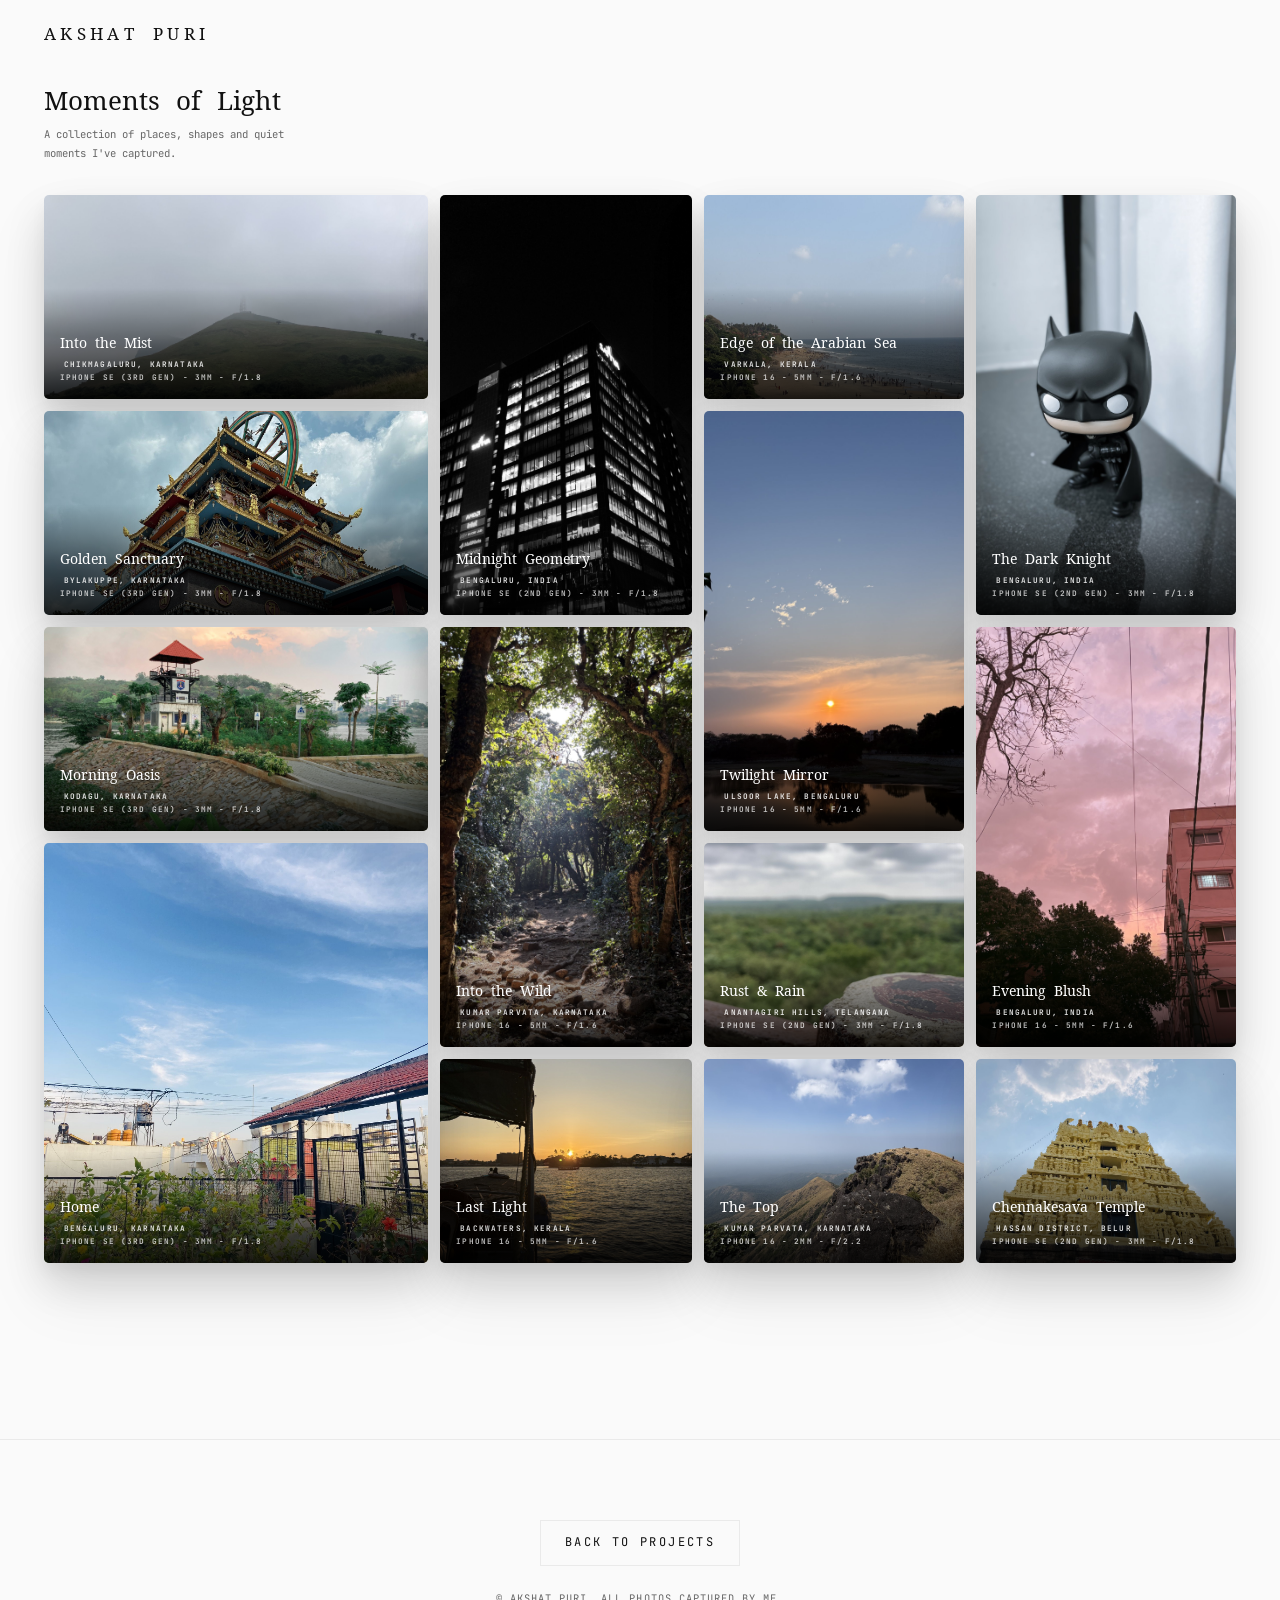
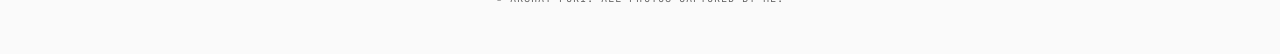
==== photos.html @ c4b6cabc "Added photos page" ====
<!DOCTYPE html>
<html lang="en" data-theme="minimalist">

<head>
    <script>
        (() => {
            document.documentElement.classList.add('js-enabled');
            const savedTheme = localStorage.getItem('theme');
            if (savedTheme) {
                document.documentElement.setAttribute('data-theme', savedTheme);
            }
        })();
    </script>
    <meta charset="UTF-8">
    <meta name="viewport" content="width=device-width, initial-scale=1.0">
    <title>Akshat Puri - Photography</title>
    <meta name="description" content="Photography portfolio of Akshat Puri.">
    <link rel="shortcut icon" href="img/favicon.ico" type="image/x-icon">
    <link rel="preconnect" href="https://fonts.googleapis.com">
    <link rel="preconnect" href="https://fonts.gstatic.com" crossorigin>
    <link
        href="https://fonts.googleapis.com/css2?family=Caveat:wght@400;500;600;700&family=Noto+Serif+Khitan+Small+Script&family=JetBrains+Mono:wght@400;500;700&display=swap"
        rel="stylesheet">
    <link rel="stylesheet" href="css/style.css">
    <link rel="stylesheet" href="css/photos.css?v=rectangle-grid">
    <script src="https://kit.fontawesome.com/212c995959.js" crossorigin="anonymous"></script>
</head>

<body>
    <div class="app-container photos-page">
        <header class="photos-header" id="navbar">
            <a class="photos-brand" href="index.html" aria-label="Back to work">
                <span>Akshat Puri</span>
            </a>
        </header>

        <main class="photos-main">
            <div class="photos-shell">
                <section class="photography-header" aria-labelledby="photos-title">
                    <h1 id="photos-title">Moments of Light</h1>
                    <p>A collection of places, shapes and quiet<br>moments I've captured.</p>
                </section>


                <section class="bento-grid-photos" aria-label="Photo collection">
                    <article class="photo-item photo-landscape photo-mist">
                        <img src="img/photos/photo_1.jpg" alt="Mist over Chikmagaluru hills" loading="lazy">
                        <div class="photo-details">
                            <h3>Into the Mist</h3>
                            <p class="location"><i class="fas fa-map-marker-alt" style="margin-right: 4px; opacity: 0.85;"></i> CHIKMAGALURU, KARNATAKA</p>
                            <p class="specs">IPHONE SE (3RD GEN) - 3MM - F/1.8</p>
                        </div>
                    </article>

                    <article class="photo-item photo-tall photo-midnight">
                        <img src="img/photos/photo_6.jpg" alt="Black and white building lit at night" loading="lazy">
                        <div class="photo-details">
                            <h3>Midnight Geometry</h3>
                            <p class="location"><i class="fas fa-map-marker-alt" style="margin-right: 4px; opacity: 0.85;"></i> BENGALURU, INDIA</p>
                            <p class="specs">IPHONE SE (2ND GEN) - 3MM - F/1.8</p>
                        </div>
                    </article>

                    <article class="photo-item photo-landscape photo-arabian">
                        <img src="img/photos/photo_10.jpg" alt="Varkala beach and sea from above" loading="lazy">
                        <div class="photo-details">
                            <h3>Edge of the Arabian Sea</h3>
                            <p class="location"><i class="fas fa-map-marker-alt" style="margin-right: 4px; opacity: 0.85;"></i> VARKALA, KERALA</p>
                            <p class="specs">IPHONE 16 - 5MM - F/1.6</p>
                        </div>
                    </article>

                    <article class="photo-item photo-tall photo-knight">
                        <img src="img/photos/photo_14.jpg" alt="Batman figure by a window" loading="lazy">
                        <div class="photo-details">
                            <h3>The Dark Knight</h3>
                            <p class="location"><i class="fas fa-map-marker-alt" style="margin-right: 4px; opacity: 0.85;"></i> BENGALURU, INDIA</p>
                            <p class="specs">IPHONE SE (2ND GEN) - 3MM - F/1.8</p>
                        </div>
                    </article>

                    <article class="photo-item photo-landscape photo-sanctuary">
                        <img src="img/photos/photo_2.jpg" alt="Golden sanctuary roof against storm clouds" loading="lazy">
                        <div class="photo-details">
                            <h3>Golden Sanctuary</h3>
                            <p class="location"><i class="fas fa-map-marker-alt" style="margin-right: 4px; opacity: 0.85;"></i> BYLAKUPPE, KARNATAKA</p>
                            <p class="specs">IPHONE SE (3RD GEN) - 3MM - F/1.8</p>
                        </div>
                    </article>

                    <article class="photo-item photo-landscape photo-oasis">
                        <img src="img/photos/photo_5.jpg" alt="Small tower beside a morning lake" loading="lazy">
                        <div class="photo-details">
                            <h3>Morning Oasis</h3>
                            <p class="location"><i class="fas fa-map-marker-alt" style="margin-right: 4px; opacity: 0.85;"></i> KODAGU, KARNATAKA</p>
                            <p class="specs">IPHONE SE (3RD GEN) - 3MM - F/1.8</p>
                        </div>
                    </article>

                    <article class="photo-item photo-tall photo-wild">
                        <img src="img/photos/photo_7.jpg" alt="Forest path with shafts of light" loading="lazy">
                        <div class="photo-details">
                            <h3>Into the Wild</h3>
                            <p class="location"><i class="fas fa-map-marker-alt" style="margin-right: 4px; opacity: 0.85;"></i> KUMAR PARVATA, KARNATAKA</p>
                            <p class="specs">IPHONE 16 - 5MM - F/1.6</p>
                        </div>
                    </article>

                    <article class="photo-item photo-tall photo-twilight">
                        <img src="img/photos/photo_11.jpg" alt="Sunset reflected in Ulsoor Lake" loading="lazy">
                        <div class="photo-details">
                            <h3>Twilight Mirror</h3>
                            <p class="location"><i class="fas fa-map-marker-alt" style="margin-right: 4px; opacity: 0.85;"></i> ULSOOR LAKE, BENGALURU</p>
                            <p class="specs">IPHONE 16 - 5MM - F/1.6</p>
                        </div>
                    </article>

                    <article class="photo-item photo-landscape photo-rust">
                        <img src="img/photos/photo_13.jpg" alt="Rain on a rusted surface in Anantagiri Hills" loading="lazy">
                        <div class="photo-details">
                            <h3>Rust &amp; Rain</h3>
                            <p class="location"><i class="fas fa-map-marker-alt" style="margin-right: 4px; opacity: 0.85;"></i> ANANTAGIRI HILLS, TELANGANA</p>
                            <p class="specs">IPHONE SE (2ND GEN) - 3MM - F/1.8</p>
                        </div>
                    </article>

                    <article class="photo-item photo-tall photo-pink">
                        <img src="img/photos/photo_12.jpg" alt="Pink evening sky over Bengaluru" loading="lazy">
                        <div class="photo-details">
                            <h3>Evening Blush</h3>
                            <p class="location"><i class="fas fa-map-marker-alt" style="margin-right: 4px; opacity: 0.85;"></i> BENGALURU, INDIA</p>
                            <p class="specs">IPHONE 16 - 5MM - F/1.6</p>
                        </div>
                    </article>

                    <article class="photo-item photo-landscape photo-light">
                        <img src="img/photos/photo_9.jpg" alt="Last light over Kerala backwaters" loading="lazy">
                        <div class="photo-details">
                            <h3>Last Light</h3>
                            <p class="location"><i class="fas fa-map-marker-alt" style="margin-right: 4px; opacity: 0.85;"></i> BACKWATERS, KERALA</p>
                            <p class="specs">IPHONE 16 - 5MM - F/1.6</p>
                        </div>
                    </article>

                    <article class="photo-item photo-tall photo-home">
                        <img src="img/photos/photo_3.jpg" alt="Home rooftop garden under a blue sky" loading="lazy">
                        <div class="photo-details">
                            <h3>Home</h3>
                            <p class="location"><i class="fas fa-map-marker-alt" style="margin-right: 4px; opacity: 0.85;"></i> BENGALURU, KARNATAKA</p>
                            <p class="specs">IPHONE SE (3RD GEN) - 3MM - F/1.8</p>
                        </div>
                    </article>

                    <article class="photo-item photo-landscape photo-top">
                        <img src="img/photos/photo_8.jpg" alt="Kumar Parvata peak view" loading="lazy">
                        <div class="photo-details">
                            <h3>The Top</h3>
                            <p class="location"><i class="fas fa-map-marker-alt" style="margin-right: 4px; opacity: 0.85;"></i> KUMAR PARVATA, KARNATAKA</p>
                            <p class="specs">IPHONE 16 - 2MM - F/2.2</p>
                        </div>
                    </article>

                    <article class="photo-item photo-landscape photo-temple">
                        <img src="img/photos/photo_4.jpg" alt="Chennakesava temple tower" loading="lazy">
                        <div class="photo-details">
                            <h3>Chennakesava Temple</h3>
                            <p class="location"><i class="fas fa-map-marker-alt" style="margin-right: 4px; opacity: 0.85;"></i> HASSAN DISTRICT, BELUR</p>
                            <p class="specs">IPHONE SE (2ND GEN) - 3MM - F/1.8</p>
                        </div>
                    </article>

                </section>
            </div>
        </main>

        <footer class="footer" style="display: flex; flex-direction: column; align-items: center; gap: 1.5rem; padding: 5rem 1rem 3rem;">
            <a href="index.html" class="back-link">
                Back to Projects
            </a>
            <div style="font-family: var(--font-mono); font-size: 0.65rem; color: var(--text-muted); text-transform: uppercase; letter-spacing: 0.1em;">
                &copy; Akshat Puri. All photos captured by me.
            </div>
        </footer>
    </div>

    <div id="lightbox" class="lightbox" aria-hidden="true">
        <img id="lightbox-img" src="" alt="Fullscreen photo">
        <div id="lightbox-caption" class="lightbox-caption"></div>
    </div>

    <script>
        document.addEventListener('DOMContentLoaded', () => {
            const items = document.querySelectorAll('.photo-item');
            const lightbox = document.getElementById('lightbox');
            const lightboxImg = document.getElementById('lightbox-img');
            const lightboxCaption = document.getElementById('lightbox-caption');

            items.forEach(item => {
                item.addEventListener('click', () => {
                    const img = item.querySelector('img');
                    const h3 = item.querySelector('h3');
                    const loc = item.querySelector('.location');
                    const specs = item.querySelector('.specs');

                    if (img) {
                        lightboxImg.src = img.src;
                        lightboxImg.alt = img.alt;

                        let captionText = '';
                        if (h3) captionText += h3.innerText;
                        if (loc) captionText += ' - ' + loc.innerText;
                        if (specs) captionText += ' - ' + specs.innerText;
                        lightboxCaption.innerText = captionText;
                        lightbox.setAttribute('aria-hidden', 'false');
                        lightbox.classList.add('active');
                    }
                });
            });

            lightbox.addEventListener('click', () => {
                lightbox.classList.remove('active');
                lightbox.setAttribute('aria-hidden', 'true');
            });
        });
    </script>
    <script src="javascript/script.js"></script>
    <script src="javascript/photos.js"></script>
</body>

</html>
---- css/style.css ----
/* ==========================================
   DESIGN TOKENS (Soft Low-Contrast Bento Grid)
   ========================================== */
:root {
    --bg: #f5f5f7;
    --bg-alt: #ffffff;
    --text: #111111;
    --text-secondary: #444444;
    --text-muted: #888888;
    --border: #eaeaea;
    --grid-line: rgba(0, 0, 0, 0.04);
    --matrix-line: rgba(0, 0, 0, 0.05);
    --accent: #000000;
    --accent-hover: #333333;
    --cool-accent: #666666;

    --font-sans: 'Noto Serif Khitan Small Script', system-ui, -apple-system, sans-serif;
    --font-heading: 'Noto Serif Khitan Small Script', serif;
    --font-mono: 'JetBrains Mono', 'Fira Code', 'Consolas', monospace;

    --radius: 0px;
    /* Sharp premium edges */
    --transition: all 0.3s cubic-bezier(0.16, 1, 0.3, 1);
}

[data-theme="dark"] {
    --bg: #050505;
    --bg-alt: #0f0f0f;
    --text: #eeeeee;
    --text-secondary: #b0b0b0;
    --text-muted: #6b6b6b;
    --border: #222222;
    --grid-line: rgba(255, 255, 255, 0.035);
    --matrix-line: rgba(255, 255, 255, 0.05);
    --accent: #ffffff;
    --accent-hover: #cccccc;
    --cool-accent: #999999;
}

[data-theme="arcade"] {
    --bg: #090c11;
    /* Arcade cabinet black */
    --bg-alt: #151922;
    /* Deep panel surface */
    --text: #fff5d6;
    /* Warm pixel-glow text */
    --text-secondary: #c6d4dc;
    /* Cool readable body text */
    --text-muted: #81939e;
    /* Muted terminal metadata */
    --border: #2d3743;
    /* Quiet steel divider */
    --grid-line: rgba(242, 184, 75, 0.18);
    --matrix-line: rgba(91, 210, 203, 0.26);
    --accent: #f2b84b;
    /* Coin-op amber */
    --accent-hover: #ffd775;
    --cool-accent: #5bd2cb;
    /* CRT cyan counterpoint */
}


/* ==========================================
   RESET & BASE STYLES
   ========================================== */
* {
    margin: 0;
    padding: 0;
    box-sizing: border-box;
    text-decoration: none;
}

html {
    scroll-behavior: smooth;
}

body {
    background: var(--bg);
    background-size: 48px 48px;
    color: var(--text-secondary);
    font-family: var(--font-sans);
    font-size: 15px;
    line-height: 1.6;
    transition: background 0.3s var(--transition), color 0.3s var(--transition);
    -webkit-font-smoothing: antialiased;
    -moz-osx-font-smoothing: grayscale;
    overflow-x: hidden;
}

h1,
h2,
h3,
h4 {
    color: var(--text);
    font-family: var(--font-heading);
    font-weight: 700;
}

a {
    color: inherit;
    transition: var(--transition);
}

img {
    max-width: 100%;
    display: block;
}

li {
    list-style: none;
}

::selection {
    background: var(--accent);
    color: var(--bg);
}

@media (pointer: fine) {

    body,
    a,
    button,
    .project-card {
        cursor: none !important;
    }

    .site-cursor {
        position: fixed;
        top: 0;
        left: 0;
        width: 18px;
        height: 18px;
        border: 2px solid var(--text);
        color: var(--text);
        mix-blend-mode: difference;
        pointer-events: none;
        transform: translate(-50%, -50%);
        z-index: 9999;
        opacity: 0;
        transition: width 0.16s ease, height 0.16s ease, border-color 0.16s ease, opacity 0.16s ease, transform 0.05s linear;
    }

    .site-cursor::before,
    .site-cursor::after {
        content: "";
        position: absolute;
        background: currentColor;
        opacity: 0.75;
    }

    .site-cursor::before {
        width: 8px;
        height: 2px;
        left: 50%;
        top: 50%;
        transform: translate(-50%, -50%);
    }

    .site-cursor::after {
        width: 2px;
        height: 8px;
        left: 50%;
        top: 50%;
        transform: translate(-50%, -50%);
    }

    .site-cursor.is-visible {
        opacity: 0.9;
    }

    .site-cursor.is-hovering {
        width: 30px;
        height: 30px;
        border-color: var(--accent);
    }

    [data-theme="minimalist"] .site-cursor {
        border-color: #fff;
        color: #fff;
    }

    [data-theme="minimalist"] .site-cursor.is-hovering {
        border-color: #fff;
    }
}

/* ==========================================
   LAYOUT CONTAINER & STICKY HEADER
   ========================================== */
.app-container {
    display: flex;
    flex-direction: column;
    min-height: 100vh;
}

.global-header {
    position: sticky;
    top: 0;
    width: 100%;
    height: 70px;
    display: flex;
    justify-content: space-between;
    align-items: center;
    padding: 0 48px;
    background: color-mix(in srgb, var(--bg) 92%, transparent);
    backdrop-filter: blur(14px);
    border-bottom: 1px solid var(--border);
    z-index: 1000;
    transition: background 0.3s ease, border-color 0.3s ease;
}

/* Header Logo */
.global-header .logo a {
    font-family: var(--font-heading);
    color: var(--text);
    font-size: 22px;
    font-weight: 800;
    text-transform: uppercase;
    display: inline-block;
    transition: color 0.24s ease, transform 0.24s ease, letter-spacing 0.24s ease;
}

.global-header .logo a:hover {
    letter-spacing: 0.02em;
    transform: translateX(2px);
}

.global-header .logo a span {
    font-weight: 300;
    color: var(--accent);
}

/* Header Right Panel */
.global-header .header-right {
    display: flex;
    align-items: center;
    gap: 24px;
}

.global-header .resume-link {
    font-family: var(--font-mono);
    font-size: 13px;
    font-weight: 600;
    color: var(--text);
    display: flex;
    align-items: center;
    gap: 8px;
    padding: 8px 16px;
    border: 1px solid var(--border);
    border-radius: var(--radius);
    position: relative;
    overflow: hidden;
}

.global-header .resume-link::before {
    content: "";
    position: absolute;
    inset: 0;
    background: linear-gradient(90deg, transparent, color-mix(in srgb, var(--accent) 22%, transparent), transparent);
    transform: translateX(-110%);
    transition: transform 0.42s ease;
}

.global-header .resume-link:hover {
    border-color: var(--accent);
    color: var(--accent);
    background: var(--bg-alt);
}

.global-header .resume-link:hover::before {
    transform: translateX(110%);
}

.global-header .theme-btn {
    background: transparent;
    border: 1px solid var(--border);
    color: var(--text);
    width: 38px;
    height: 38px;
    cursor: pointer;
    display: flex;
    align-items: center;
    justify-content: center;
    font-size: 14px;
    border-radius: var(--radius);
    transition: var(--transition);
}

.global-header .theme-btn:hover {
    background: var(--bg-alt);
    border-color: var(--text);
}

.global-header .theme-btn:active,
.global-header .resume-link:active,
.bio-card .video-btn:active {
    transform: translate(1px, 1px);
}

/* ==========================================
   MAIN CONTENT & BENTO GRID SYSTEM
   ========================================== */
.main-content {
    width: 100%;
    padding: clamp(1rem, 2.2vh, 1.5rem) clamp(1rem, 3vw, 2.625rem) clamp(1.75rem, 4vh, 2.5rem);
    flex-grow: 1;
}

.unified-grid {
    --matrix-gap: clamp(1rem, 2.2vmin, 1.5rem);
    --intro-gap: clamp(0.85rem, 1.8vmin, 1.15rem);
    --frame-offset: clamp(0.55rem, 1.4vmin, 0.875rem);
    display: grid;
    grid-template-columns:
        minmax(0, 0.35fr) repeat(6, minmax(0, 1fr)) minmax(0, 0.35fr);
    gap: var(--matrix-gap);
    padding: clamp(8px, 1.1vw, 12px);
    min-width: 0;
}

.intro-grid {
    --intro-panel-height: clamp(17rem, 34vh, 21rem);
    --social-rail-width: calc(var(--intro-panel-height) * 0.16);
    --intro-side-gap: calc(var(--intro-panel-height) * 0.035);
    grid-column: 1 / -1;
    justify-self: center;
    width: min(78vw, calc(var(--intro-panel-height) * 3.35));
    max-width: 100%;
    display: flex;
    align-items: stretch;
    gap: var(--intro-gap);
    min-width: 0;
}

.intro-grid .bio-card {
    grid-column: 1;
}

.intro-grid .profile-side {
    grid-column: 2;
}

.work-grid {
    grid-column: 1 / -1;
    justify-self: center;
    width: min(82vw, calc(100vh * 1.35));
    max-width: 100%;
    display: grid;
    grid-template-columns: repeat(8, minmax(0, 1fr));
    gap: var(--matrix-gap);
    min-width: 0;
}

/* Bento Card Base Styling */
.bento-card {
    --card-shadow: rgba(0, 0, 0, 0.08);
    background: var(--bg-alt);
    border: 0;
    border-radius: var(--radius);
    padding: clamp(1rem, 2.6vh, 1.5rem);
    display: flex;
    flex-direction: column;
    justify-content: space-between;
    transition: var(--transition);
    overflow: hidden;
    position: relative;
    z-index: 1;
    box-shadow: 0 1px 0 var(--grid-line), 0 18px 34px -28px var(--card-shadow);
    opacity: 0;
    transform: scale(0);
    isolation: isolate;
    min-width: 0;
}

.bento-card::before {
    content: "";
    position: absolute;
    inset: 0;
    border-left: 3px solid transparent;
    pointer-events: none;
    z-index: 0;
    transition: border-color 0.24s ease, opacity 0.24s ease;
    opacity: 0;
}

.bento-card:not(.photo-card):not(.project-card):hover::before {
    border-left-color: var(--accent);
    opacity: 0.85;
}

.bento-card>* {
    position: relative;
    z-index: 1;
}

.bento-card.is-popping {
    animation: cardPopIn 560ms cubic-bezier(0.2, 1.35, 0.32, 1) both;
    animation-delay: var(--pop-delay, 0ms);
}

.bento-card:hover {
    box-shadow: 0 1px 0 var(--grid-line), 0 28px 50px -30px rgba(0, 0, 0, 0.28);
    z-index: 5;
    transform: translateY(-5px);
}

[data-theme="dark"] .bento-card:hover {
    box-shadow: 0 1px 0 var(--grid-line), 0 30px 54px -28px rgba(0, 0, 0, 0.55);
}

/* Column Spans */
.span-4 {
    grid-column: span 4;
}

.span-3 {
    grid-column: span 3;
}

.span-2 {
    grid-column: span 2;
}

@media (min-width: 1025px) {
    .intro-grid .bio-card {
        grid-column: 1;
    }

    .intro-grid .profile-side {
        grid-column: 2;
    }

    .work-grid .project-card {
        grid-column: span var(--project-span, 2);
        min-height: var(--project-height, clamp(11rem, 24vh, 15rem));
    }
}

/* ==========================================
   BIO CARD STYLING
   ========================================== */
.bio-card {
    gap: calc(var(--intro-panel-height) * 0.026);
    flex: 1 1 64%;
    height: auto;
    min-height: var(--intro-panel-height);
    padding: calc(var(--intro-panel-height) * 0.06);
}

.bio-card .bio-header {
    display: flex;
    flex-direction: column;
    gap: calc(var(--intro-panel-height) * 0.01);
}

.bio-card .display-title {
    font-size: clamp(1.8rem, 3.2vw, 2.45rem);
    line-height: 1.1;
    color: var(--text);
}

.bio-card .subtitle-dev {
    font-family: var(--font-mono);
    font-size: 11px;
    font-weight: 700;
    text-transform: uppercase;
    letter-spacing: 0.05em;
    color: var(--accent);
}

.bio-card .bio-text {
    font-size: 14px;
    color: var(--text-secondary);
    max-width: 540px;
    min-height: 4.2em;
    overflow-wrap: break-word;
}

.bio-skills {
    display: flex;
    flex-wrap: wrap;
    gap: 4px 0;
    max-width: 560px;
    font-family: var(--font-mono);
    font-size: 12px;
    line-height: 1.5;
    color: var(--text);
    min-width: 0;
}

.bio-skills span {
    font-weight: 800;
    white-space: nowrap;
}

.bio-skills span:not(:last-child)::after {
    content: ".";
    margin: 0 7px;
    color: var(--accent);
    font-weight: 900;
}

.bio-card .video-btn {
    display: inline-flex;
    align-items: center;
    gap: 8px;
    background: var(--accent);
    color: var(--bg);
    padding: 8px 16px;
    border-radius: var(--radius);
    font-size: 13px;
    font-weight: 600;
    overflow: hidden;
    position: relative;
}

.bio-card .video-btn::before {
    content: "";
    position: absolute;
    inset: 0;
    background: linear-gradient(90deg, transparent, rgba(255, 255, 255, 0.28), transparent);
    transform: translateX(-120%);
    transition: transform 0.42s ease;
}

.bio-card .video-btn:hover::before {
    transform: translateX(120%);
}

.bio-card .video-btn i,
.bio-card .video-btn span {
    position: relative;
    z-index: 1;
}

.bio-card .video-btn:hover {
    background: var(--accent-hover);
}

/* ==========================================
   PHOTO & SOCIAL RAIL STYLING
   ========================================== */
.profile-side {
    display: flex;
    flex: 0 0 calc(var(--intro-panel-height) + var(--social-rail-width) + var(--intro-side-gap));
    align-items: stretch;
    align-self: stretch;
    gap: var(--intro-side-gap);
    min-width: 0;
    height: var(--intro-panel-height);
}

.photo-card {
    padding: 0px;
    --art-outline: drop-shadow(1px 0 0 var(--accent)) drop-shadow(-1px 0 0 var(--accent)) drop-shadow(0 1px 0 var(--accent)) drop-shadow(0 -1px 0 var(--accent)) drop-shadow(1px 1px 0 var(--accent)) drop-shadow(-1px -1px 0 var(--accent)) drop-shadow(1px -1px 0 var(--accent)) drop-shadow(-1px 1px 0 var(--accent));
    background: transparent;
    isolation: isolate;
    width: var(--intro-panel-height);
    height: var(--intro-panel-height);
    aspect-ratio: 1 / 1;
    justify-self: center;
    transition: transform 0.3s cubic-bezier(0.16, 1, 0.3, 1), box-shadow 0.3s cubic-bezier(0.16, 1, 0.3, 1), opacity 0.3s cubic-bezier(0.16, 1, 0.3, 1), background 0.3s ease;
}

.profile-side .photo-card {
    flex: 0 0 var(--intro-panel-height);
    height: var(--intro-panel-height);
    min-width: 0;
    width: var(--intro-panel-height);
    align-self: flex-start;
}

.photo-card .profile-photo {
    width: 100%;
    height: 100%;
    object-fit: contain;
    aspect-ratio: 1 / 1;
    image-rendering: pixelated;
    filter: var(--art-outline);
    transform: scale(1.01);
    transition: transform 0.42s cubic-bezier(0.16, 1, 0.3, 1), filter 0.42s ease;
}

.photo-card:hover {
    box-shadow: none !important;
    transform: none !important;
    background: transparent !important;
}

.photo-card:hover .profile-photo {
    filter: var(--art-outline) contrast(1.05) saturate(1.1);
    transform: scale(1.055);
}

.social-rail {
    display: flex;
    flex: 0 0 var(--social-rail-width);
    flex-direction: column;
    align-items: center;
    justify-content: center;
    gap: 8px;
    align-self: stretch;
}

.social-rail a {
    width: var(--social-rail-width);
    height: var(--social-rail-width);
    display: inline-flex;
    align-items: center;
    justify-content: center;
    font-size: 24px;
    color: var(--text-muted);
    transition: color 0.2s ease, transform 0.2s ease;
}

.social-rail a:hover {
    color: var(--accent);
    transform: translateX(5px);
}


/* ==========================================
   WORK SECTION LABEL
   ========================================== */
.work-section-label {
    grid-column: 1 / -1;
    display: flex;
    align-items: end;
    justify-content: space-between;
    gap: 24px;
    padding: 8px 0 2px;
    border-bottom: 2px solid var(--grid-line);
    position: relative;
}

.work-section-label::after {
    content: "";
    position: absolute;
    left: 0;
    bottom: -2px;
    width: 80px;
    height: 2px;
    background: var(--accent);
    animation: workSignal 3.6s ease-in-out infinite;
}

.work-section-label span {
    font-family: var(--font-mono);
    font-size: 12px;
    font-weight: 700;
    letter-spacing: 0.12em;
    text-transform: uppercase;
    color: var(--accent);
}

.work-section-label p {
    font-family: var(--font-mono);
    font-size: 11px;
    color: var(--text-muted);
    text-align: right;
}

/* ==========================================
   WORK FILTERS & BUTTONS
   ========================================== */
.work-filters {
    grid-column: 1 / -1;
    display: flex;
    flex-wrap: wrap;
    gap: 12px;
    margin-top: 4px;
    margin-bottom: 8px;
}

.filter-btn {
    font-family: var(--font-mono);
    font-size: 11px;
    font-weight: 700;
    color: var(--text-secondary);
    background: var(--bg-alt);
    border: 1px solid var(--border);
    padding: 8px 16px;
    border-radius: var(--radius);
    cursor: pointer;
    text-transform: uppercase;
    letter-spacing: 0.05em;
    transition: var(--transition);
}

.filter-btn:hover {
    border-color: var(--accent);
    color: var(--accent);
}

.filter-btn.active {
    background: var(--accent);
    color: var(--bg);
    border-color: var(--accent);
}

.bento-card.is-hidden {
    display: none !important;
}

/* ==========================================
   PROJECT CARD STYLING
   ========================================== */
.project-card {
    padding: 0;
    gap: 0;
    overflow: visible;
    box-shadow:
        0 20px 38px -30px rgba(0, 0, 0, 0.35);
}

.project-card:has(.card-links a) {
    cursor: pointer;
    transition: scale 0.3s cubic-bezier(0.16, 1, 0.3, 1);
}

.project-card:has(.card-links a):hover {
    scale: 1.1;
}

.project-card:hover {
    box-shadow:
        0 1px 0 var(--grid-line),
        0 34px 56px -34px rgba(0, 0, 0, 0.45);
}

.work-grid:has(.project-card:hover) .project-card:not(:hover),
.work-grid:has(.project-card:focus-within) .project-card:not(:focus-within) {
    filter: blur(2px) saturate(0.75) brightness(0.82);
    opacity: 0.72;
}

.work-grid:has(.project-card:hover) .project-card:hover,
.work-grid:has(.project-card:focus-within) .project-card:focus-within {
    filter: none;
    opacity: 1;
    z-index: 8;
}

.featured-project-card .card-title {
    font-size: 16px;
}

.project-card::before,
.project-card::after {
    content: "";
    position: absolute;
    inset: calc(var(--frame-offset) * -1);
    pointer-events: none;
    z-index: 0;
}

.project-card::before {
    border: 2px solid var(--matrix-line);
    opacity: 0.58;
}

.project-card:hover::before {
    border-color: var(--accent);
    opacity: 0.78;
}

.project-card::after {
    background:
        linear-gradient(var(--matrix-line), var(--matrix-line)) left top / 22px 2px no-repeat,
        linear-gradient(var(--matrix-line), var(--matrix-line)) right top / 22px 2px no-repeat,
        linear-gradient(var(--matrix-line), var(--matrix-line)) left bottom / 22px 2px no-repeat,
        linear-gradient(var(--matrix-line), var(--matrix-line)) right bottom / 22px 2px no-repeat,
        linear-gradient(90deg, var(--matrix-line), var(--matrix-line)) left top / 2px 22px no-repeat,
        linear-gradient(90deg, var(--matrix-line), var(--matrix-line)) right top / 2px 22px no-repeat,
        linear-gradient(90deg, var(--matrix-line), var(--matrix-line)) left bottom / 2px 22px no-repeat,
        linear-gradient(90deg, var(--matrix-line), var(--matrix-line)) right bottom / 2px 22px no-repeat;
    opacity: 0.32;

}

.project-card:hover::after {
    opacity: 0.58;
}

.project-card:nth-of-type(3n)::before {
    animation-delay: -0.7s;
}

.project-card:nth-of-type(4n)::after {
    animation-delay: -1.2s;
}

.project-card .card-media {
    width: 100%;
    aspect-ratio: 21 / 9;
    border-bottom: 1px solid var(--border);
    position: relative;
    z-index: 2;
    background: var(--bg);
    isolation: isolate;
}

.project-card .card-media img {
    width: 100%;
    height: 100%;
    object-fit: contain;
    transition: var(--transition);
}

.project-card:hover .card-media img {
    transform: none;
}

.project-card .card-info {
    padding: clamp(0.75rem, 1.6vh, 0.95rem) clamp(0.8rem, 1.6vw, 1rem);
    display: flex;
    flex-grow: 1;
    flex-direction: column;
    justify-content: space-between;
    gap: 16px;
    background: var(--bg-alt);
    position: relative;
    z-index: 4;
    border-top: 2px solid transparent;
    transition: border-color 0.24s ease, background 0.24s ease;
}

.project-card:hover .card-info {
    border-top-color: var(--accent);
    background: color-mix(in srgb, var(--bg-alt) 92%, var(--accent) 8%);
}

.project-card .card-meta {
    display: flex;
    flex: 1;
    flex-direction: column;
    gap: 5px;
    width: 100%;
    overflow: hidden;
}

.project-card .card-badge {
    align-self: flex-start;
    font-family: var(--font-mono);
    font-size: 10px;
    font-weight: 700;
    letter-spacing: 0.08em;
    text-transform: uppercase;
    color: var(--bg);
    background: var(--accent);
    padding: 3px 7px;
}

.project-card .card-title {
    font-size: 15px;
    font-weight: 700;
    color: var(--text);
    white-space: normal;
    overflow: hidden;
    text-overflow: ellipsis;
    transition: color 0.22s ease;
}

.project-card:hover .card-title {
    color: var(--accent);
}

.project-card .card-role {
    font-size: 12px;
    line-height: 1.35;
    color: var(--text-secondary);
    max-width: 36rem;
}

.project-card .card-tags {
    display: flex;
    flex-wrap: wrap;
    gap: 6px;
}

.project-card .tag {
    font-family: var(--font-mono);
    font-size: 11px;
    color: var(--text-muted);
}

.project-card .tag:not(:last-child)::after {
    content: " /";
    margin-left: 6px;
}

.project-card .card-links {
    display: flex;
    flex-wrap: wrap;
    gap: 12px;
    align-items: center;
    align-self: flex-end;
    margin-top: auto;
    flex-shrink: 0;
}

.project-card .card-links a {
    font-size: 16px;
    color: var(--text-secondary);
    display: inline-flex;
    align-items: center;
    justify-content: center;
    width: 24px;
    height: 24px;
    transition: color 0.18s ease, background 0.18s ease, transform 0.18s ease;
}

.project-card .card-links a:hover {
    color: var(--accent);
    transform: translateY(-2px);
}

/* WIP Status Badge */
.project-card .card-status {
    flex-shrink: 0;
    align-self: flex-end;
    margin-top: auto;
}

.project-card .status-wip {
    font-family: var(--font-mono);
    font-size: 11px;
    font-weight: 700;
    color: var(--accent);
    padding: 4px 8px;
    border: 1px solid var(--accent);
    border-radius: var(--radius);
    display: inline-flex;
    align-items: center;
    gap: 4px;
}


@keyframes cardPopIn {
    0% {
        opacity: 0;
        transform: scale(0);
    }

    55% {
        opacity: 1;
        transform: scale(1.08);
    }

    70% {
        opacity: 1;
        transform: scale(0.97);
    }

    100% {
        opacity: 1;
        transform: scale(1);
    }
}

@keyframes workSignal {

    0%,
    100% {
        transform: translateX(0);
        opacity: 0.45;
    }

    45% {
        transform: translateX(140px);
        opacity: 1;
    }

    70% {
        transform: translateX(60px);
        opacity: 0.7;
    }
}

@media (prefers-reduced-motion: reduce) {

    *,
    *::before,
    *::after {
        animation-duration: 0.01ms !important;
        animation-iteration-count: 1 !important;
        scroll-behavior: auto !important;
        transition-duration: 0.01ms !important;
    }

    .bento-card {
        opacity: 1;
        transform: none;
    }
}

@media (pointer: fine) {

    body,
    body * {
        cursor: none !important;
    }
}

/* ==========================================
   FOOTER
   ========================================== */
.footer {
    margin-top: 100px;
    padding: 24px 0 40px;
    border-top: 1px solid var(--border);
    text-align: center;
}

.footer-quote {
    font-family: 'Caveat', cursive;
    font-size: 24px;
    color: var(--text-secondary);
}

.footer-quote span {
    font-family: var(--font-sans);
    font-size: 12px;
    letter-spacing: 0.05em;
    text-transform: uppercase;
    display: block;
    margin-top: 6px;
    color: var(--text-muted);
}

/* ==========================================
   RESPONSIVE DESIGN (Bento Layout Collapse)
   ========================================== */
@media (max-width: 1024px) {
    .main-content {
        padding: clamp(1rem, 2.5vh, 1.5rem);
    }

    .intro-grid {
        width: 100%;
    }

    .intro-grid .bio-card {
        grid-column: 1;
    }

    .intro-grid .profile-side {
        grid-column: 2;
    }

    .unified-grid {
        grid-template-columns: repeat(4, 1fr);
    }

    .work-grid {
        width: min(100%, 900px);
        grid-template-columns: repeat(6, minmax(0, 1fr));
    }

    .work-grid .project-card {
        grid-column: span 3;
        min-height: var(--project-height, clamp(10.5rem, 24vh, 14rem));
    }

    .span-4 {
        grid-column: span 4;
    }

    .span-3 {
        grid-column: span 2;
    }

    .span-2 {
        grid-column: span 2;
    }

    .work-section-label {
        grid-column: 1 / -1;
    }
}

@media (max-width: 980px) {
    .intro-grid {
        --intro-panel-height: clamp(14rem, 30vw, 18rem);
        flex-direction: column;
        align-items: center;
        width: 100%;
    }

    .bio-card {
        flex: 1 1 auto;
        height: auto;
        width: 100%;
        min-height: var(--intro-panel-height);
    }

    .intro-grid .profile-side {
        flex: 0 0 calc(var(--intro-panel-height) + var(--social-rail-width) + var(--intro-side-gap));
        height: var(--intro-panel-height);
        align-self: stretch;
    }

    .profile-side .photo-card {
        flex: 0 0 var(--intro-panel-height);
        width: var(--intro-panel-height);
        height: var(--intro-panel-height);
    }
}

@media (max-width: 768px) {
    .global-header {
        padding: 0 16px;
    }

    .global-header .header-right {
        gap: 12px;
    }

    .global-header .resume-link {
        padding: 8px 10px;
        font-size: 12px;
    }

    .main-content {
        padding: 14px 12px 28px;
    }

    .unified-grid {
        --frame-offset: 8px;
        --intro-gap: 14px;
        grid-template-columns: 1fr;
        gap: 16px;
        padding: 8px;
    }

    .intro-grid {
        flex-direction: column;
        width: 100%;
    }

    .bio-card {
        height: auto;
    }

    .profile-side {
        width: min(100%, 300px);
        margin: 0 auto;
        flex: 0 0 auto;
        height: auto;
    }

    .profile-side .photo-card {
        width: auto;
        height: auto;
        flex: 1 1 auto;
    }

    .work-grid {
        width: calc(100% - (var(--frame-offset) * 2));
        grid-template-columns: 1fr;
        gap: clamp(0.9rem, 2.2vh, 1.1rem);
    }

    .span-4,
    .span-3,
    .span-2 {
        grid-column: span 1;
    }

    .work-section-label {
        align-items: flex-start;
        flex-direction: column;
        gap: 4px;
    }

    .work-section-label p {
        text-align: left;
    }

    .bio-card .bio-text {
        max-width: 100%;
        min-height: 0;
    }

    .bio-skills {
        max-width: 100%;
        font-size: 13px;
    }

    .bio-skills span:not(:last-child)::after {
        margin: 0 6px;
    }

    .bento-card {
        padding: 18px;
        transform: none;
    }

    .photo-card,
    .project-card {
        padding: 0;
    }

    .bento-card:hover {
        transform: translateY(-4px);
    }

    .social-rail {
        flex-basis: 38px;
        gap: 6px;
    }

    .social-rail a {
        width: 38px;
        height: 38px;
        font-size: 19px;
    }

    .project-card {
        grid-column: 1;
        min-height: 0;
    }

    .project-card .card-media {
        aspect-ratio: 16 / 9;
    }

    .project-card .card-info {
        align-items: flex-start;
        flex-direction: column;
        gap: 12px;
    }

    .project-card .card-title {
        white-space: normal;
    }
}

@media (max-width: 380px) {
    .global-header .logo a {
        font-size: 18px;
    }

    .global-header .resume-link {
        padding: 7px 8px;
    }

    .global-header .resume-link i {
        display: none;
    }

    .global-header .theme-btn {
        width: 34px;
        height: 34px;
    }
}

/* ==========================================
   VIDEO OVERLAY MODAL
   ========================================== */
body.modal-open {
    overflow: hidden;
}

.video-modal {
    position: fixed;
    inset: 0;
    z-index: 2000;
    display: flex;
    align-items: center;
    justify-content: center;
    opacity: 0;
    visibility: hidden;
    pointer-events: none;
    transition: opacity 0.35s cubic-bezier(0.16, 1, 0.3, 1), visibility 0.35s cubic-bezier(0.16, 1, 0.3, 1);
}

.video-modal.open {
    opacity: 1;
    visibility: visible;
    pointer-events: auto;
}

.video-modal-backdrop {
    position: absolute;
    inset: 0;
    background: rgba(0, 0, 0, 0.7);
    backdrop-filter: blur(16px);
    -webkit-backdrop-filter: blur(16px);
    z-index: 1;
    transition: opacity 0.35s ease;
}

.video-modal-content {
    position: relative;
    width: min(90vw, 960px);
    max-width: 100%;
    z-index: 2;
    background: var(--bg-alt);
    border: 1px solid var(--border);
    box-shadow: 0 32px 64px -24px rgba(0, 0, 0, 0.5);
    padding: 12px;
    transform: scale(0.92);
    opacity: 0;
    transition: transform 0.4s cubic-bezier(0.16, 1, 0.3, 1), opacity 0.4s ease;
}

.video-modal.open .video-modal-content {
    transform: scale(1);
    opacity: 1;
}

/* Close Button */
.video-modal-close {
    position: absolute;
    top: -46px;
    right: 0;
    background: var(--bg-alt);
    border: 1px solid var(--border);
    color: var(--text);
    width: 38px;
    height: 38px;
    cursor: pointer;
    display: flex;
    align-items: center;
    justify-content: center;
    font-size: 14px;
    transition: var(--transition);
    z-index: 3;
}

.video-modal-close:hover {
    color: var(--accent);
    border-color: var(--accent);
    transform: translateY(-2px);
}

.video-modal-close:active {
    transform: translate(1px, 1px);
}

/* Responsive 16:9 Wrapper */
.video-modal-wrapper {
    position: relative;
    width: 100%;
    aspect-ratio: 16 / 9;
    background: #000;
}

.video-modal-wrapper iframe {
    position: absolute;
    top: 0;
    left: 0;
    width: 100%;
    height: 100%;
    border: 0;
}

/* Adjustments for mobile viewports */
@media (max-width: 768px) {
    .video-modal-content {
        width: calc(100% - 24px);
        padding: 8px;
    }

    .video-modal-close {
        top: -42px;
        width: 34px;
        height: 34px;
    }
}
---- css/photos.css ----
.photos-page {
    background: #fafafa;
    --bg: #fafafa;
    --bg-alt: #ffffff;
    --text: #111111;
    --text-muted: #666666;
    --border: #eaeaea;
    color: var(--text);
}

.photos-header {
    width: 100%;
    min-height: 70px;
    display: flex;
    align-items: flex-start;
    justify-content: space-between;
    gap: 2rem;
    padding: clamp(1.1rem, 2vw, 1.75rem) clamp(1.25rem, 3.4vw, 3.25rem) 0.3rem;
    color: var(--text);
    z-index: 20;
}

.photos-brand {
    display: inline-flex;
    flex-direction: column;
    gap: 0.25rem;
    color: var(--text);
}

.photos-brand span {
    font-family: var(--font-heading);
    font-size: clamp(1.05rem, 1.35vw, 1.35rem);
    font-weight: 500;
    line-height: 1;
    text-transform: uppercase;
    letter-spacing: 0.26em;
}

.photos-main {
    flex: 1;
    width: 100%;
}

.photos-shell {
    width: 100%;
    padding: 0 clamp(1.25rem, 3.4vw, 3.25rem) clamp(2.5rem, 6vw, 5rem);
}

.photography-header {
    margin-top: clamp(0.8rem, 1.4vw, 1.35rem);
    margin-bottom: clamp(1.7rem, 2.5vw, 2.45rem);
}

.photography-header h1 {
    margin: 0 0 0.52rem;
    color: var(--text);
    font-family: var(--font-heading);
    font-size: clamp(1.55rem, 2vw, 2.1rem);
    font-weight: 400;
    line-height: 1.14;
    letter-spacing: 0;
}

.photography-header p {
    margin: 0;
    color: var(--text-muted);
    font-family: var(--font-mono);
    font-size: clamp(0.66rem, 0.83vw, 0.78rem);
    font-weight: 400;
    line-height: 1.75;
}

.bento-grid-photos {
    display: grid;
    grid-template-columns: minmax(18rem, 1.45fr) minmax(13rem, 0.95fr) minmax(13rem, 0.98fr) minmax(13rem, 0.98fr);
    grid-template-rows: repeat(10, clamp(6rem, 7.2vw, 8rem));
    gap: 0.75rem;
}

.photo-item {
    position: relative;
    width: 100%;
    min-height: 0;
    overflow: hidden;
    border-radius: 5px;
    background: transparent;
    outline: none;
    cursor: zoom-in;
    box-shadow: 0 8px 16px rgba(0, 0, 0, 0.04), 0 20px 40px rgba(0, 0, 0, 0.12), 0 32px 64px rgba(0, 0, 0, 0.08);
    transition: transform 0.35s cubic-bezier(0.16, 1, 0.3, 1), box-shadow 0.35s cubic-bezier(0.16, 1, 0.3, 1);
}

.photo-mist {
    grid-column: 1;
    grid-row: 1 / span 2;
}

.photo-midnight {
    grid-column: 2;
    grid-row: 1 / span 4;
}

.photo-arabian {
    grid-column: 3;
    grid-row: 1 / span 2;
}

.photo-knight {
    grid-column: 4;
    grid-row: 1 / span 4;
}

.photo-sanctuary {
    grid-column: 1;
    grid-row: 3 / span 2;
}

.photo-twilight {
    grid-column: 3;
    grid-row: 3 / span 4;
}

.photo-oasis {
    grid-column: 1;
    grid-row: 5 / span 2;
}

.photo-wild {
    grid-column: 2;
    grid-row: 5 / span 4;
}

.photo-rust {
    grid-column: 3;
    grid-row: 7 / span 2;
}

.photo-pink {
    grid-column: 4;
    grid-row: 5 / span 4;
}

.photo-home {
    grid-column: 1;
    grid-row: 7 / span 4;
}

.photo-light {
    grid-column: 2;
    grid-row: 9 / span 2;
}

.photo-top {
    grid-column: 3;
    grid-row: 9 / span 2;
}

.photo-temple {
    grid-column: 4;
    grid-row: 9 / span 2;
}

.photo-item:hover {
    transform: scale(0.975);
    box-shadow: 0 4px 8px rgba(0, 0, 0, 0.06), 0 12px 24px rgba(0, 0, 0, 0.16);
}

.photo-item:active {
    transform: translateY(0) scale(0.99);
}

.photo-item img {
    width: 100%;
    height: 100%;
    display: block;
    object-fit: cover;
    transition: transform 0.5s cubic-bezier(0.16, 1, 0.3, 1);
}

.photo-item:hover img {
    transform: scale(1.06);
}

.photo-mist img {
    object-position: center 55%;
}

.photo-midnight img {
    object-position: center 42%;
}

.photo-arabian img {
    object-position: center 25%;
}

.photo-knight img {
    object-position: center 35%;
}

.photo-sanctuary img {
    object-position: center 25%;
}

.photo-oasis img {
    object-position: center 48%;
}

.photo-wild img {
    object-position: center 52%;
}

.photo-home img {
    object-position: center 58%;
}

.photo-twilight img {
    object-position: center 42%;
}

.photo-rust img {
    object-position: center 50%;
}

.photo-pink img {
    object-position: center 44%;
}

.photo-top img {
    object-position: center 54%;
}

.photo-temple img {
    object-position: center 36%;
}

.photo-light img {
    object-position: center 53%;
}

.back-link {
    font-family: var(--font-mono);
    font-size: 0.75rem;
    color: var(--text);
    text-decoration: none;
    text-transform: uppercase;
    letter-spacing: 0.2em;
    border: 1px solid var(--border);
    padding: 0.75rem 1.5rem;
    border-radius: var(--radius);
    transition: var(--transition);
    background: transparent;
    outline: none;
}

.back-link:hover {
    background: var(--text);
    color: var(--bg);
}

.photo-details {
    position: absolute;
    inset: auto 0 0;
    padding: 3rem 1rem 0.95rem 1rem;
    color: #ffffff;
    background: linear-gradient(to top, rgba(0, 0, 0, 0.86) 0%, rgba(0, 0, 0, 0.46) 48%, transparent 100%);
    pointer-events: none;
}

.photo-details h3 {
    margin: 0 0 0.32rem;
    color: #ffffff;
    font-family: var(--font-heading);
    font-size: clamp(0.85rem, 1.1vw, 1.05rem);
    font-weight: 500;
    line-height: 1.2;
    letter-spacing: 0;
}

.photo-details p {
    margin: 0;
    color: rgba(255, 255, 255, 0.86);
    font-family: var(--font-mono);
    font-size: clamp(0.48rem, 0.6vw, 0.62rem);
    font-weight: 700;
    line-height: 1.65;
    text-transform: uppercase;
    letter-spacing: 0.15em;
}

.photo-details p.specs {
    color: rgba(255, 255, 255, 0.72);
}

@keyframes photoSlideUp {
    0% {
        opacity: 0;
        transform: translateY(500px);
    }

    100% {
        opacity: 1;
        transform: translateY(0);
    }
}

html.js-enabled .photo-item:not(.is-sliding):not(.has-slid) {
    opacity: 0;
    transform: translateY(500px);
}

.photo-item.is-sliding {
    animation: photoSlideUp 640ms cubic-bezier(0.16, 1, 0.3, 1) backwards;
    animation-delay: var(--slide-delay, 0ms);
    pointer-events: none;
}

.lightbox {
    position: fixed;
    inset: 0;
    z-index: 99999;
    display: flex;
    flex-direction: column;
    align-items: center;
    justify-content: center;
    padding: 2rem;
    background: rgba(0, 0, 0, 0.55);
    backdrop-filter: blur(16px);
    -webkit-backdrop-filter: blur(16px);
    opacity: 0;
    pointer-events: none;
    cursor: zoom-out;
    transition: opacity 0.32s ease, background 0.3s ease;
}

.lightbox.active {
    opacity: 1;
    pointer-events: all;
}

.lightbox img {
    max-width: min(92vw, 88rem);
    max-height: 84vh;
    border-radius: 4px;
    box-shadow: 0 1.25rem 4rem rgba(0, 0, 0, 0.8);
    transform: scale(0.965);
    transition: transform 0.32s cubic-bezier(0.16, 1, 0.3, 1);
}

.lightbox.active img {
    transform: scale(1);
}

.lightbox-caption {
    max-width: 90vw;
    margin-top: 1.25rem;
    color: rgba(255, 255, 255, 0.9);
    font-family: var(--font-mono);
    font-size: 0.75rem;
    line-height: 1.6;
    text-align: center;
    text-transform: uppercase;
    letter-spacing: 0.14em;
}

@media (max-width: 1100px) {
    .bento-grid-photos {
        grid-template-columns: repeat(2, minmax(0, 1fr));
        grid-template-rows: repeat(20, clamp(5.8rem, 12vw, 8rem));
    }

    .photo-mist {
        grid-column: 1;
        grid-row: 1 / span 2;
    }

    .photo-midnight {
        grid-column: 2;
        grid-row: 1 / span 4;
    }

    .photo-sanctuary {
        grid-column: 1;
        grid-row: 3 / span 2;
    }

    .photo-oasis {
        grid-column: 1;
        grid-row: 5 / span 2;
    }

    .photo-arabian {
        grid-column: 2;
        grid-row: 5 / span 2;
    }

    .photo-twilight {
        grid-column: 1;
        grid-row: 7 / span 4;
    }

    .photo-knight {
        grid-column: 2;
        grid-row: 7 / span 4;
    }

    .photo-rust {
        grid-column: 1;
        grid-row: 11 / span 2;
    }

    .photo-wild {
        grid-column: 2;
        grid-row: 11 / span 4;
    }

    .photo-home {
        grid-column: 1;
        grid-row: 13 / span 4;
    }

    .photo-pink {
        grid-column: 2;
        grid-row: 15 / span 4;
    }

    .photo-top {
        grid-column: 1;
        grid-row: 17 / span 2;
    }

    .photo-temple {
        grid-column: 1;
        grid-row: 19 / span 2;
    }

    .photo-light {
        grid-column: 2;
        grid-row: 19 / span 2;
    }
}

@media (max-width: 760px) {
    .photos-header {
        flex-direction: column;
        align-items: stretch;
        min-height: 0;
        gap: 1.2rem;
        padding-top: 1.25rem;
    }

    .photography-header {
        margin-top: 1rem;
        margin-bottom: 1.7rem;
    }

    .bento-grid-photos {
        grid-template-columns: 1fr;
        grid-template-areas: none;
        grid-template-rows: none;
        grid-auto-rows: auto;
    }

    .photo-item,
    .photo-item.photo-landscape {
        height: auto;
        grid-column: auto;
        grid-row: auto;
        aspect-ratio: 4 / 3;
    }

    .photo-item.photo-tall {
        height: auto;
        grid-column: auto;
        grid-row: auto;
        aspect-ratio: 3 / 4;
    }

    .photo-details {
        padding: 3.3rem 1rem 1rem;
    }
}

@media (max-width: 420px) {

    .photos-shell,
    .photos-header {
        padding-left: 1rem;
        padding-right: 1rem;
    }

    .photos-brand span {
        font-size: 1rem;
    }

    .photo-details p {
        letter-spacing: 0.12em;
    }
}
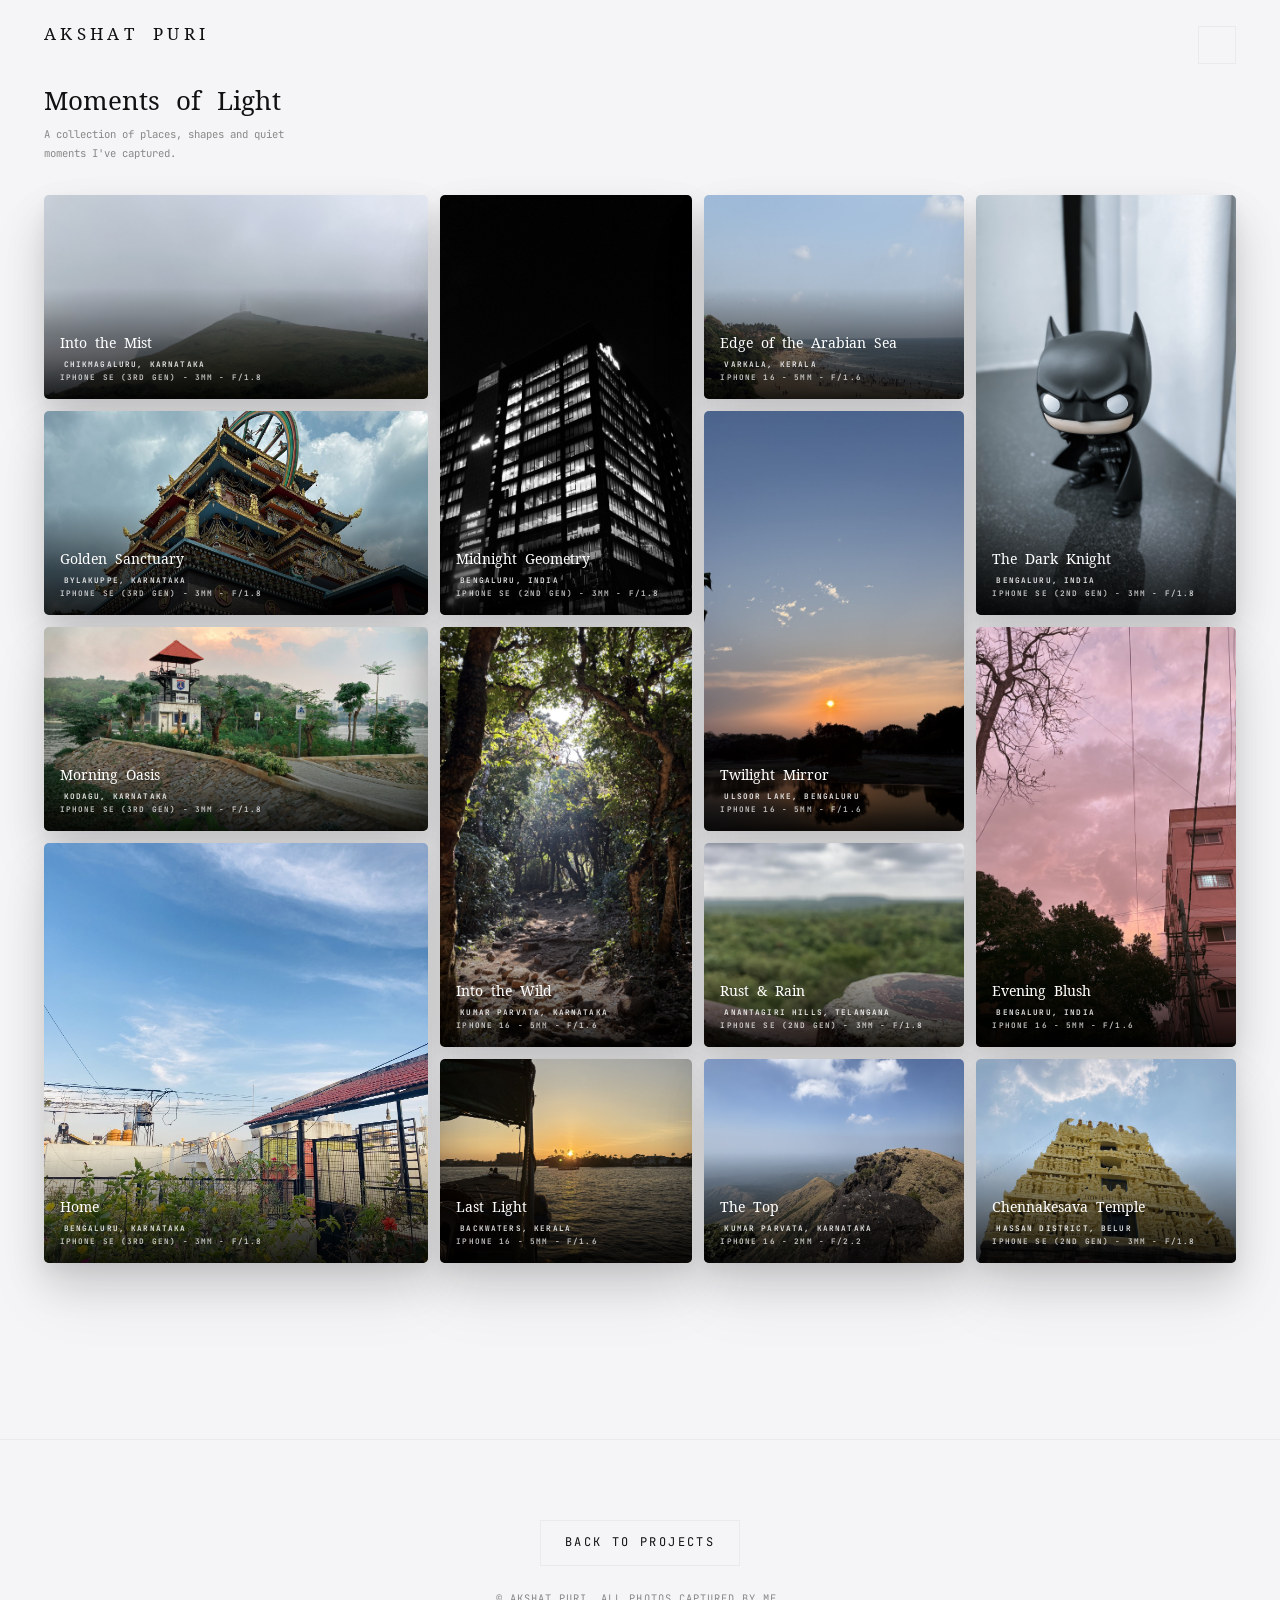
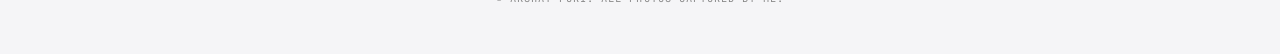
==== commit 79a12fd8: "ADDED THEME TO PHOTOS PAGE" ====
--- a/photos.html
+++ b/photos.html
@@ -32,6 +32,11 @@
             <a class="photos-brand" href="index.html" aria-label="Back to work">
                 <span>Akshat Puri</span>
             </a>
+            <div class="header-right">
+                <button class="theme-btn" id="themeToggle" type="button" aria-label="Toggle theme">
+                    <i class="fas fa-moon" id="themeIcon"></i>
+                </button>
+            </div>
         </header>
 
         <main class="photos-main">
--- a/css/style.css
+++ b/css/style.css
@@ -231,7 +231,8 @@
 }
 
 /* Header Right Panel */
-.global-header .header-right {
+.global-header .header-right,
+.photos-header .header-right {
     display: flex;
     align-items: center;
     gap: 24px;
@@ -271,7 +272,8 @@
     transform: translateX(110%);
 }
 
-.global-header .theme-btn {
+.global-header .theme-btn,
+.photos-header .theme-btn {
     background: transparent;
     border: 1px solid var(--border);
     color: var(--text);
@@ -286,12 +288,14 @@
     transition: var(--transition);
 }
 
-.global-header .theme-btn:hover {
+.global-header .theme-btn:hover,
+.photos-header .theme-btn:hover {
     background: var(--bg-alt);
     border-color: var(--text);
 }
 
 .global-header .theme-btn:active,
+.photos-header .theme-btn:active,
 .global-header .resume-link:active,
 .bio-card .video-btn:active {
     transform: translate(1px, 1px);
@@ -500,10 +504,17 @@
     font-weight: 900;
 }
 
+.bio-links {
+    display: flex;
+    flex-wrap: wrap;
+}
+
 .bio-card .video-btn {
     display: inline-flex;
     align-items: center;
     gap: 8px;
+    margin-right: 12px;
+    margin-bottom: 12px;
     background: var(--accent);
     color: var(--bg);
     padding: 8px 16px;
@@ -1112,7 +1123,8 @@
         padding: 0 16px;
     }
 
-    .global-header .header-right {
+    .global-header .header-right,
+    .photos-header .header-right {
         gap: 12px;
     }
 
@@ -1234,6 +1246,7 @@
     .project-card .card-title {
         white-space: normal;
     }
+
 }
 
 @media (max-width: 380px) {
@@ -1249,7 +1262,8 @@
         display: none;
     }
 
-    .global-header .theme-btn {
+    .global-header .theme-btn,
+    .photos-header .theme-btn {
         width: 34px;
         height: 34px;
     }
--- a/css/photos.css
+++ b/css/photos.css
@@ -1,13 +1,3 @@
-.photos-page {
-    background: #fafafa;
-    --bg: #fafafa;
-    --bg-alt: #ffffff;
-    --text: #111111;
-    --text-muted: #666666;
-    --border: #eaeaea;
-    color: var(--text);
-}
-
 .photos-header {
     width: 100%;
     min-height: 70px;
